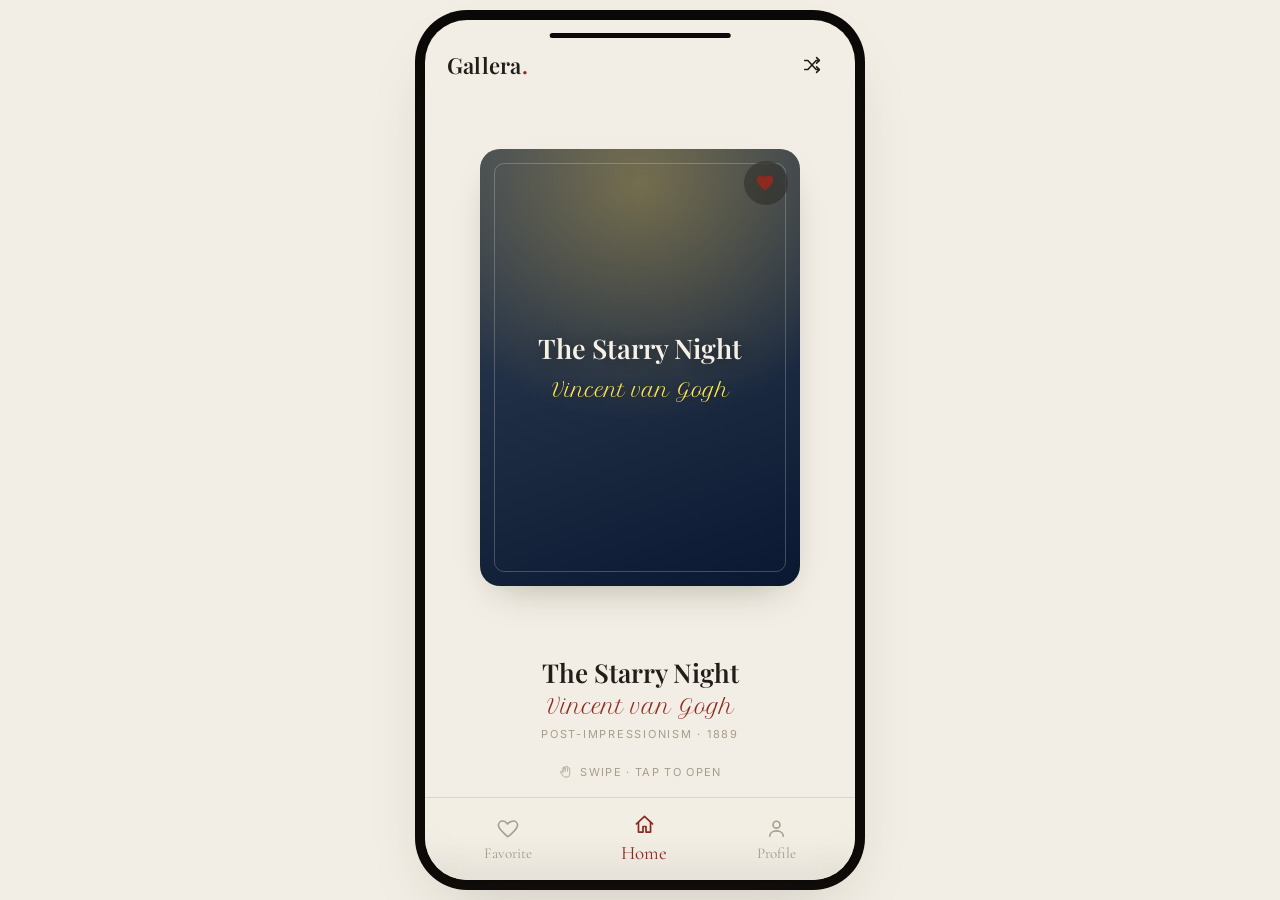
==== index.html @ d1ed3f6e "Build Gallera — an art-discovery PWA A mobile-first "Pinterest for paintings" for art lovers:  - Hom" ====
<!doctype html>
<html lang="en">
<head>
  <meta charset="utf-8" />
  <meta name="viewport" content="width=device-width, initial-scale=1, viewport-fit=cover, maximum-scale=1" />
  <title>Gallera</title>
  <meta name="description" content="A quiet gallery for people who love paintings — flick through masterworks, read their stories, and collect the ones you love." />
  <meta name="theme-color" content="#f2eee5" media="(prefers-color-scheme: light)" />
  <meta name="theme-color" content="#15120f" media="(prefers-color-scheme: dark)" />
  <meta name="apple-mobile-web-app-capable" content="yes" />
  <meta name="apple-mobile-web-app-status-bar-style" content="black-translucent" />
  <meta name="apple-mobile-web-app-title" content="Gallera" />
  <link rel="manifest" href="manifest.webmanifest" />
  <link rel="icon" href="icons/icon.svg" type="image/svg+xml" />
  <link rel="apple-touch-icon" href="icons/icon.svg" />
  <link rel="preconnect" href="https://fonts.googleapis.com" />
  <link rel="preconnect" href="https://fonts.gstatic.com" crossorigin />
  <link rel="stylesheet"
    href="https://fonts.googleapis.com/css2?family=Playfair+Display:ital,wght@0,500;0,600;0,700;1,500&family=Cormorant+Garamond:ital,wght@0,400;0,500;0,600;1,400&family=Petit+Formal+Script&family=Inter:wght@400;500;600;700&display=swap" />
  <link rel="stylesheet" href="styles.css" />
</head>
<body>
  <div class="app" id="app">
    <div class="stage" id="stage">
      <div class="screen" id="screen"></div>
    </div>
    <nav class="tabbar" id="tabbar"></nav>
    <div class="scrim" id="scrim"></div>
    <div class="sheet" id="sheet"></div>
    <div class="toast" id="toast"></div>
  </div>
  <script src="data.js"></script>
  <script src="app.js"></script>
</body>
</html>
---- styles.css ----
/* ============================================================================
   Gallera — a quiet gallery for the pocket
   Layout: a single phone-sized column; a flick-through deck on Home, a
   slide-up reading view for each work, masonry grids for saved pieces.
   Tokens below drive every colour and typeface; two typography modes
   (classic calligraphic / modern) swap only the font tokens.
   ============================================================================ */

:root {
  /* — palette (light / gallery wall) — */
  --bg: #f2eee5;
  --surface: #faf7f0;
  --surface-2: #ece5d7;
  --ink: #211d18;
  --muted: #6e675b;
  --faint: #a79d8c;
  --line: rgba(33, 29, 24, 0.12);
  --accent: #8d2a1f;          /* oxblood — the single bold note */
  --accent-soft: rgba(141, 42, 31, 0.10);
  --gold: #a8843f;
  --shadow: rgba(48, 36, 22, 0.22);
  --scrim: rgba(24, 18, 12, 0.46);

  /* — type — */
  --font-display: 'Playfair Display', Georgia, 'Times New Roman', serif;
  --font-body: 'Cormorant Garamond', Georgia, serif;
  --font-script: 'Petit Formal Script', 'Snell Roundhand', cursive;
  --font-ui: 'Cormorant Garamond', Georgia, serif;
  --font-label: 'Inter', system-ui, -apple-system, sans-serif;

  color-scheme: light;
}

/* Modern typography mode — clean sans throughout */
:root[data-type='modern'] {
  --font-display: 'Inter', system-ui, -apple-system, sans-serif;
  --font-body: 'Inter', system-ui, -apple-system, sans-serif;
  --font-script: 'Inter', system-ui, -apple-system, sans-serif;
  --font-ui: 'Inter', system-ui, -apple-system, sans-serif;
}

@media (prefers-color-scheme: dark) {
  :root:not([data-theme='light']) {
    --bg: #15120f;
    --surface: #1e1a15;
    --surface-2: #2a2318;
    --ink: #efe8db;
    --muted: #a79d8c;
    --faint: #6f675a;
    --line: rgba(239, 232, 220, 0.14);
    --accent: #d05c45;
    --accent-soft: rgba(208, 92, 69, 0.18);
    --gold: #c9a869;
    --shadow: rgba(0, 0, 0, 0.55);
    --scrim: rgba(0, 0, 0, 0.6);
    color-scheme: dark;
  }
}
:root[data-theme='dark'] {
  --bg: #15120f;
  --surface: #1e1a15;
  --surface-2: #2a2318;
  --ink: #efe8db;
  --muted: #a79d8c;
  --faint: #6f675a;
  --line: rgba(239, 232, 220, 0.14);
  --accent: #d05c45;
  --accent-soft: rgba(208, 92, 69, 0.18);
  --gold: #c9a869;
  --shadow: rgba(0, 0, 0, 0.55);
  --scrim: rgba(0, 0, 0, 0.6);
  color-scheme: dark;
}

* { box-sizing: border-box; }

html, body { height: 100%; }

body {
  margin: 0;
  background: var(--bg);
  color: var(--ink);
  font-family: var(--font-body);
  -webkit-font-smoothing: antialiased;
  text-rendering: optimizeLegibility;
  display: flex;
  align-items: center;
  justify-content: center;
  overflow: hidden;
}

button { font: inherit; color: inherit; cursor: pointer; border: 0; background: none; }
img { max-width: 100%; display: block; }

/* ----------------------------------------------------------------- shell -- */

.app {
  position: relative;
  width: 100%;
  max-width: 430px;
  height: 100%;
  display: flex;
  flex-direction: column;
  background: var(--bg);
  overflow: hidden;
}

@media (min-width: 500px) {
  body { padding: 20px; }
  .app {
    height: min(920px, calc(100vh - 40px));
    border-radius: 42px;
    box-shadow:
      0 2px 2px rgba(0, 0, 0, 0.1),
      0 30px 70px -20px var(--shadow),
      0 0 0 10px #0c0a08,
      0 0 0 11px rgba(255, 255, 255, 0.06);
  }
  .app::before { /* speaker slit */
    content: '';
    position: absolute;
    top: 13px; left: 50%;
    width: 42%; height: 5px;
    transform: translateX(-50%);
    background: #0c0a08;
    border-radius: 3px;
    z-index: 60;
    pointer-events: none;
  }
  .app { padding-top: 6px; }
}

/* the sliding viewport that holds tab content and overlays */
.stage {
  position: relative;
  flex: 1;
  min-height: 0;
  overflow: hidden;
}

.screen {
  position: absolute;
  inset: 0;
  overflow-y: auto;
  overflow-x: hidden;
  -webkit-overflow-scrolling: touch;
  scrollbar-width: none;
}
.screen::-webkit-scrollbar { display: none; }

/* ------------------------------------------------------------- top brand -- */

.brandbar {
  display: flex;
  align-items: center;
  justify-content: space-between;
  padding: 18px 22px 6px;
}
.brandbar .wordmark {
  font-family: var(--font-display);
  font-weight: 600;
  font-size: 22px;
  letter-spacing: 0.01em;
}
.brandbar .wordmark .dot { color: var(--accent); }
.iconbtn {
  width: 42px; height: 42px;
  display: grid; place-items: center;
  border-radius: 50%;
  color: var(--ink);
  transition: background .2s ease, transform .2s ease;
}
.iconbtn:active { transform: scale(0.9); }
.iconbtn:hover { background: var(--accent-soft); }
.iconbtn svg { width: 22px; height: 22px; }

.eyebrow {
  font-family: var(--font-label);
  font-size: 11px;
  letter-spacing: 0.22em;
  text-transform: uppercase;
  color: var(--faint);
  font-weight: 500;
}

/* ============================================================= HOME deck == */

.home {
  display: flex;
  flex-direction: column;
  height: 100%;
}
.deck-wrap {
  flex: 1;
  min-height: 0;
  display: flex;
  align-items: center;
  justify-content: center;
  padding: 4px 26px 0;
  perspective: 1400px;
}
.deck {
  position: relative;
  width: 100%;
  max-width: 320px;
  aspect-ratio: 3 / 4.1;
}

.card {
  position: absolute;
  inset: 0;
  border-radius: 20px;
  overflow: hidden;
  background: var(--surface-2);
  box-shadow: 0 18px 40px -16px var(--shadow);
  will-change: transform;
  transform-origin: center bottom;
  user-select: none;
  -webkit-user-select: none;
  touch-action: pan-y;
}
.card.is-top { cursor: grab; touch-action: none; }
.card.is-top:active { cursor: grabbing; }
.card.anim { transition: transform .5s cubic-bezier(.2,.8,.25,1), opacity .5s ease; }
.card.gone { transition: transform .45s cubic-bezier(.4,0,.2,1), opacity .4s ease; }

.art {
  position: absolute;
  inset: 0;
}
/* the fallback colour-field (always drawn; hidden once a photo loads) */
.art-field {
  position: absolute;
  inset: 0;
  background:
    radial-gradient(130% 90% at 50% 8%, color-mix(in srgb, var(--c-accent) 36%, transparent), transparent 60%),
    linear-gradient(160deg, color-mix(in srgb, var(--c-tone) 82%, #000 0%), color-mix(in srgb, var(--c-tone) 96%, #000 18%));
  display: flex;
  flex-direction: column;
  align-items: center;
  justify-content: center;
  text-align: center;
  padding: 30px;
  color: #f6f1e6;
}
.art-field::after { /* inner mat line */
  content: '';
  position: absolute;
  inset: 14px;
  border: 1px solid rgba(255, 255, 255, 0.22);
  border-radius: 10px;
  pointer-events: none;
}
.art-field .ph-title {
  font-family: var(--font-display);
  font-size: 27px;
  line-height: 1.1;
  font-weight: 600;
  text-wrap: balance;
  text-shadow: 0 1px 14px rgba(0, 0, 0, 0.35);
}
.art-field .ph-artist {
  font-family: var(--font-script);
  font-size: 19px;
  margin-top: 14px;
  color: var(--c-accent);
  filter: brightness(1.18) saturate(1.02);
  text-shadow: 0 1px 10px rgba(0, 0, 0, 0.35);
}
:root[data-type='modern'] .art-field .ph-artist { font-style: italic; }

.art-img {
  position: absolute;
  inset: 0;
  width: 100%;
  height: 100%;
  object-fit: cover;
  opacity: 0;
  transition: opacity .7s ease;
}
.art-img.loaded { opacity: 1; }

/* caption plate over the photo on the top card */
.card .plate {
  position: absolute;
  left: 0; right: 0; bottom: 0;
  padding: 44px 18px 16px;
  background: linear-gradient(to top, rgba(10, 8, 6, 0.82), transparent);
  color: #f6f1e6;
  opacity: 0;
  transition: opacity .3s ease;
}
.card.is-top .plate.show { opacity: 1; }
.card .plate .y { font-family: var(--font-label); font-size: 11px; letter-spacing: .14em; opacity: .85; }

.card .heart {
  position: absolute;
  top: 12px; right: 12px;
  width: 44px; height: 44px;
  display: grid; place-items: center;
  border-radius: 50%;
  background: rgba(20, 16, 12, 0.32);
  backdrop-filter: blur(6px);
  -webkit-backdrop-filter: blur(6px);
  color: #fff;
  opacity: 0;
  transition: opacity .3s ease, transform .2s ease;
}
.card.is-top .heart { opacity: 1; }
.card .heart svg { width: 22px; height: 22px; }
.card .heart.on { color: var(--accent); }
.card .heart.pop { animation: pop .4s ease; }

/* meta + controls below the deck */
.deck-meta {
  padding: 18px 26px 2px;
  text-align: center;
  min-height: 92px;
}
.deck-meta .title {
  font-family: var(--font-display);
  font-weight: 600;
  font-size: 26px;
  line-height: 1.12;
  margin: 0;
  text-wrap: balance;
}
.deck-meta .artist {
  font-family: var(--font-script);
  font-size: 20px;
  color: var(--accent);
  margin: 7px 0 0;
}
:root[data-type='modern'] .deck-meta .artist { font-style: italic; font-size: 16px; }
.deck-meta .sub {
  font-family: var(--font-label);
  font-size: 11px;
  letter-spacing: .16em;
  text-transform: uppercase;
  color: var(--faint);
  margin-top: 8px;
}
.deck-meta.swap { animation: metaIn .45s ease; }

.deck-cta {
  display: flex;
  gap: 12px;
  padding: 10px 26px 18px;
  align-items: center;
  justify-content: center;
}
.deck-hint {
  font-family: var(--font-label);
  font-size: 11px;
  letter-spacing: .12em;
  text-transform: uppercase;
  color: var(--faint);
  display: flex; align-items: center; gap: 7px;
}
.deck-hint svg { width: 15px; height: 15px; opacity: .7; }

.pill {
  font-family: var(--font-ui);
  font-size: 16px;
  padding: 12px 26px;
  border-radius: 999px;
  background: var(--ink);
  color: var(--bg);
  letter-spacing: .01em;
  transition: transform .18s ease, opacity .2s ease;
  display: inline-flex; align-items: center; gap: 9px;
}
.pill svg { width: 18px; height: 18px; }
.pill:active { transform: scale(0.95); }
.pill.ghost { background: transparent; color: var(--ink); border: 1px solid var(--line); }
:root[data-type='modern'] .pill { font-size: 14px; font-weight: 500; }

/* ============================================================== DETAIL ==== */

.detail {
  position: absolute;
  inset: 0;
  background: var(--bg);
  overflow-y: auto;
  overflow-x: hidden;
  scrollbar-width: none;
  z-index: 30;
}
.detail::-webkit-scrollbar { display: none; }

.detail-hero {
  position: relative;
  width: 100%;
  aspect-ratio: 1 / 1;
  background: var(--surface-2);
  overflow: hidden;
}
.detail-hero .art-field .ph-title { font-size: 34px; }
.detail-hero .art-img { position: absolute; inset: 0; width: 100%; height: 100%; object-fit: cover; }
.detail-hero::after {
  content: '';
  position: absolute; left: 0; right: 0; bottom: 0; height: 40%;
  background: linear-gradient(to top, var(--bg), transparent);
  pointer-events: none;
}

.detail-float {
  position: absolute;
  top: 0; left: 0; right: 0;
  display: flex; justify-content: space-between;
  padding: 14px 16px;
  z-index: 3;
}
.round-btn {
  width: 44px; height: 44px;
  display: grid; place-items: center;
  border-radius: 50%;
  background: rgba(20, 16, 12, 0.38);
  backdrop-filter: blur(8px);
  -webkit-backdrop-filter: blur(8px);
  color: #fff;
  transition: transform .18s ease, background .2s ease;
}
.round-btn:active { transform: scale(0.9); }
.round-btn svg { width: 22px; height: 22px; }
.round-btn.on { color: var(--accent); background: #fff; }
.round-btn.pop { animation: pop .4s ease; }

.detail-body {
  padding: 4px 26px 40px;
  margin-top: -36px;
  position: relative;
  z-index: 2;
}
.detail-body h1 {
  font-family: var(--font-display);
  font-weight: 600;
  font-size: 34px;
  line-height: 1.08;
  margin: 0;
  text-wrap: balance;
}
.detail-body .byline {
  font-family: var(--font-script);
  font-size: 23px;
  color: var(--accent);
  margin: 8px 0 0;
}
:root[data-type='modern'] .detail-body .byline { font-style: italic; font-size: 18px; }
.detail-body .byline .yr { color: var(--muted); font-family: var(--font-body); }
:root[data-type='modern'] .detail-body .byline .yr { font-family: var(--font-body); }

.valuecard {
  margin: 20px 0;
  padding: 16px 18px;
  border-radius: 16px;
  background: var(--surface);
  border: 1px solid var(--line);
  display: flex;
  align-items: center;
  justify-content: space-between;
  gap: 12px;
}
.valuecard .lbl { font-family: var(--font-label); font-size: 10.5px; letter-spacing: .2em; text-transform: uppercase; color: var(--faint); }
.valuecard .val { font-family: var(--font-display); font-weight: 600; font-size: 26px; font-variant-numeric: tabular-nums; margin-top: 3px; }
.valuecard .note { font-size: 15px; color: var(--muted); max-width: 48%; text-align: right; line-height: 1.3; }
:root[data-type='modern'] .valuecard .note { font-size: 12.5px; }

.chips { display: flex; flex-wrap: wrap; gap: 8px; margin: 18px 0 4px; }
.chip {
  font-family: var(--font-label);
  font-size: 12px;
  padding: 7px 13px;
  border-radius: 999px;
  background: var(--surface-2);
  color: var(--muted);
  display: inline-flex; gap: 6px; align-items: baseline;
}
.chip b { color: var(--ink); font-weight: 600; }

.prose { margin-top: 20px; }
.prose p {
  font-family: var(--font-body);
  font-size: 19px;
  line-height: 1.62;
  color: color-mix(in srgb, var(--ink) 92%, transparent);
  margin: 0 0 16px;
}
:root[data-type='modern'] .prose p { font-size: 15.5px; line-height: 1.7; }

.facts { margin-top: 24px; }
.facts h3 {
  font-family: var(--font-label);
  font-size: 11px; letter-spacing: .2em; text-transform: uppercase;
  color: var(--faint); margin: 0 0 12px;
}
.facts ul { list-style: none; margin: 0; padding: 0; display: flex; flex-direction: column; gap: 12px; }
.facts li {
  display: flex; gap: 12px;
  font-family: var(--font-body); font-size: 18px; line-height: 1.45;
}
:root[data-type='modern'] .facts li { font-size: 14.5px; }
.facts li .n {
  flex: none;
  font-family: var(--font-display);
  color: var(--accent);
  font-size: 17px;
  width: 24px;
  font-variant-numeric: tabular-nums;
}

.detail-actions {
  display: flex; gap: 12px;
  margin-top: 28px;
}
.detail-actions .pill { flex: 1; justify-content: center; }

/* ======================================================= GRIDS / LISTS ==== */

.page-head { padding: 22px 24px 10px; }
.page-head h2 {
  font-family: var(--font-display);
  font-weight: 600; font-size: 30px; margin: 4px 0 0;
}
.page-head .count { font-family: var(--font-label); font-size: 12px; color: var(--muted); margin-top: 6px; letter-spacing: .04em; }

.masonry { columns: 2; column-gap: 12px; padding: 8px 18px 24px; }
.masonry .tile { break-inside: avoid; margin-bottom: 12px; border-radius: 14px; overflow: hidden; position: relative; background: var(--surface-2); box-shadow: 0 8px 20px -12px var(--shadow); transition: transform .25s ease; }
.masonry .tile:active { transform: scale(0.97); }
.tile .art { position: relative; aspect-ratio: var(--ar, 3 / 4); }
/* caption below already names the work; keep the swatch clean when no photo loads */
.tile .art-field .ph-title,
.tile .art-field .ph-artist { display: none; }
.tile .art-field::after { inset: 8px; }
.tile .cap { padding: 10px 12px 12px; }
.tile .cap .t { font-family: var(--font-display); font-weight: 600; font-size: 16px; line-height: 1.12; }
.tile .cap .a { font-family: var(--font-body); font-size: 14px; color: var(--muted); margin-top: 2px; }
:root[data-type='modern'] .tile .cap .a { font-size: 12px; }

.empty {
  text-align: center;
  padding: 60px 40px;
  color: var(--muted);
}
.empty .mark { width: 54px; height: 54px; margin: 0 auto 16px; color: var(--faint); }
.empty h3 { font-family: var(--font-display); font-weight: 600; font-size: 22px; color: var(--ink); margin: 0 0 8px; }
.empty p { font-family: var(--font-body); font-size: 17px; line-height: 1.5; margin: 0; }
:root[data-type='modern'] .empty p { font-size: 14px; }

/* albums */
.albumlist { padding: 8px 20px 24px; display: flex; flex-direction: column; gap: 14px; }
.album-row {
  display: flex; align-items: center; gap: 16px;
  padding: 10px; border-radius: 16px;
  background: var(--surface); border: 1px solid var(--line);
  transition: transform .2s ease;
}
.album-row:active { transform: scale(0.98); }
.album-cover {
  width: 74px; height: 74px; flex: none;
  border-radius: 12px; overflow: hidden;
  display: grid; grid-template-columns: 1fr 1fr; grid-auto-rows: 1fr;
  background: var(--surface-2);
}
.album-cover .cell { position: relative; overflow: hidden; }
.album-cover .cell .art-field { padding: 4px; }
.album-cover .cell .art-field::after { display: none; }
.album-cover .cell .ph-title, .album-cover .cell .ph-artist { display: none; }
.album-cover.single { grid-template-columns: 1fr; }
.album-meta { flex: 1; min-width: 0; }
.album-meta .nm { font-family: var(--font-display); font-weight: 600; font-size: 20px; }
.album-meta .ct { font-family: var(--font-label); font-size: 12px; color: var(--muted); margin-top: 3px; letter-spacing: .03em; }
.album-row .go { color: var(--faint); }
.album-row .go svg { width: 20px; height: 20px; }

.addalbum {
  display: flex; align-items: center; justify-content: center; gap: 9px;
  padding: 16px; border-radius: 16px;
  border: 1px dashed var(--line);
  color: var(--muted); font-family: var(--font-ui); font-size: 16px;
  transition: background .2s ease, color .2s ease;
}
.addalbum:hover { background: var(--accent-soft); color: var(--accent); }
.addalbum svg { width: 18px; height: 18px; }

/* ============================================================== PROFILE ==== */

.profile-head {
  display: flex; align-items: center; gap: 16px;
  padding: 24px 24px 8px;
}
.avatar {
  width: 68px; height: 68px; flex: none;
  border-radius: 50%;
  display: grid; place-items: center;
  background: var(--accent); color: #fff;
  font-family: var(--font-display); font-size: 28px; font-weight: 600;
  box-shadow: 0 10px 24px -10px var(--accent);
}
.profile-head .who .nm { font-family: var(--font-display); font-weight: 600; font-size: 25px; }
.profile-head .who .role { font-family: var(--font-script); font-size: 17px; color: var(--muted); margin-top: 2px; }
:root[data-type='modern'] .profile-head .who .role { font-style: italic; font-size: 13px; }

.stats { display: flex; gap: 10px; padding: 16px 22px; }
.stat { flex: 1; text-align: center; padding: 14px 8px; border-radius: 14px; background: var(--surface); border: 1px solid var(--line); }
.stat .n { font-family: var(--font-display); font-weight: 600; font-size: 24px; font-variant-numeric: tabular-nums; }
.stat .l { font-family: var(--font-label); font-size: 10px; letter-spacing: .16em; text-transform: uppercase; color: var(--faint); margin-top: 4px; }

.section-label {
  font-family: var(--font-label);
  font-size: 11px; letter-spacing: .2em; text-transform: uppercase;
  color: var(--faint); padding: 18px 24px 8px;
}

.setting {
  display: flex; align-items: center; gap: 14px;
  padding: 14px 24px;
  flex-wrap: wrap; row-gap: 12px;
}
.setting + .setting { border-top: 1px solid var(--line); }
.setting .ic { width: 22px; height: 22px; color: var(--muted); flex: none; }
.setting .tx { flex: 1; min-width: 140px; }
.setting .tx .t { display: block; font-family: var(--font-ui); font-size: 17px; }
.setting .tx .d { display: block; font-family: var(--font-label); font-size: 12px; line-height: 1.4; color: var(--muted); margin-top: 3px; }
.setting .segmented { margin-left: auto; }
:root[data-type='modern'] .setting .tx .t { font-size: 15px; }

/* segmented control + switch */
.segmented { display: inline-flex; background: var(--surface-2); border-radius: 999px; padding: 3px; }
.segmented button {
  font-family: var(--font-label); font-size: 12px; font-weight: 500;
  padding: 7px 13px; border-radius: 999px; color: var(--muted);
  transition: color .2s ease;
}
.segmented button.on { background: var(--surface); color: var(--ink); box-shadow: 0 2px 6px -2px var(--shadow); }
:root[data-theme='dark'] .segmented button.on,
:root:not([data-theme='light']) .segmented button.on { background: var(--bg); }

.switch {
  width: 50px; height: 30px; border-radius: 999px; flex: none;
  background: var(--surface-2); position: relative; transition: background .25s ease;
}
.switch.on { background: var(--accent); }
.switch .knob {
  position: absolute; top: 3px; left: 3px;
  width: 24px; height: 24px; border-radius: 50%;
  background: #fff; box-shadow: 0 2px 5px rgba(0,0,0,.3);
  transition: transform .25s cubic-bezier(.3,1.4,.5,1);
}
.switch.on .knob { transform: translateX(20px); }

/* ============================================================== TABBAR ==== */

.tabbar {
  flex: none;
  display: flex;
  justify-content: space-around;
  align-items: center;
  padding: 10px 14px calc(10px + env(safe-area-inset-bottom, 0px));
  background: color-mix(in srgb, var(--bg) 86%, transparent);
  backdrop-filter: blur(16px) saturate(1.3);
  -webkit-backdrop-filter: blur(16px) saturate(1.3);
  border-top: 1px solid var(--line);
  z-index: 40;
}
.tab {
  display: flex; flex-direction: column; align-items: center; gap: 4px;
  padding: 6px 18px;
  color: var(--faint);
  font-family: var(--font-ui);
  font-size: 15px;
  transition: color .2s ease;
}
.tab svg { width: 23px; height: 23px; transition: transform .2s ease; }
.tab.active { color: var(--ink); }
.tab.active svg { transform: translateY(-1px) scale(1.05); color: var(--accent); }
.tab.center { font-size: 19px; }
.tab.center.active { color: var(--accent); }
:root[data-type='modern'] .tab { font-size: 11px; font-weight: 500; }
:root[data-type='modern'] .tab.center { font-size: 13px; }

/* ============================================================== SHEET ===== */

.scrim {
  position: absolute; inset: 0; z-index: 70;
  background: var(--scrim);
  opacity: 0; transition: opacity .3s ease;
  pointer-events: none;            /* must not block taps while hidden */
}
.scrim.show { opacity: 1; pointer-events: auto; }

.sheet {
  position: absolute; left: 0; right: 0; bottom: 0; z-index: 71;
  background: var(--surface);
  border-radius: 24px 24px 0 0;
  padding: 10px 22px calc(26px + env(safe-area-inset-bottom, 0px));
  transform: translateY(102%);
  transition: transform .4s cubic-bezier(.2,.9,.25,1);
  max-height: 80%;
  overflow-y: auto;
  box-shadow: 0 -16px 40px -12px var(--shadow);
  pointer-events: none;
}
.sheet.show { transform: translateY(0); pointer-events: auto; }
.sheet .grip { width: 40px; height: 4px; border-radius: 3px; background: var(--line); margin: 6px auto 14px; }
.sheet h3 { font-family: var(--font-display); font-weight: 600; font-size: 22px; margin: 0 0 4px; }
.sheet .sub { font-family: var(--font-label); font-size: 12px; color: var(--muted); margin-bottom: 14px; }

.album-pick { display: flex; flex-direction: column; gap: 8px; }
.album-pick .opt {
  display: flex; align-items: center; gap: 12px;
  padding: 12px 14px; border-radius: 13px;
  background: var(--surface-2);
  transition: background .2s ease;
}
.album-pick .opt:hover { background: var(--accent-soft); }
.album-pick .opt .nm { flex: 1; font-family: var(--font-ui); font-size: 17px; }
.album-pick .opt .ct { font-family: var(--font-label); font-size: 12px; color: var(--muted); }
.album-pick .opt .tick { color: var(--accent); width: 20px; height: 20px; }
.album-pick .opt.in { background: var(--accent-soft); }

.newfield { display: flex; gap: 8px; margin-top: 12px; }
.newfield input {
  flex: 1; min-width: 0;
  font-family: var(--font-ui); font-size: 16px;
  padding: 12px 14px; border-radius: 12px;
  background: var(--surface-2); color: var(--ink);
  border: 1px solid var(--line);
}
.newfield input:focus { outline: 2px solid var(--accent); outline-offset: 1px; }
.newfield button { padding: 12px 18px; border-radius: 12px; background: var(--accent); color: #fff; font-family: var(--font-label); font-size: 14px; }

/* ============================================================== TOAST ===== */

.toast {
  position: absolute;
  left: 50%; bottom: 92px;
  transform: translate(-50%, 20px);
  background: var(--ink); color: var(--bg);
  font-family: var(--font-label); font-size: 13px;
  padding: 11px 18px; border-radius: 999px;
  z-index: 80;
  opacity: 0; pointer-events: none;
  transition: opacity .3s ease, transform .3s ease;
  box-shadow: 0 12px 30px -10px var(--shadow);
  display: flex; align-items: center; gap: 8px;
  white-space: nowrap;
}
.toast svg { width: 16px; height: 16px; }
.toast.show { opacity: 1; transform: translate(-50%, 0); }

/* ============================================================ keyframes === */

@keyframes pop { 0%{transform:scale(1)} 35%{transform:scale(1.35)} 60%{transform:scale(.9)} 100%{transform:scale(1)} }
@keyframes metaIn { from { opacity: 0; transform: translateY(8px); } to { opacity: 1; transform: none; } }
@keyframes viewIn { from { opacity: 0; transform: translateY(10px); } to { opacity: 1; transform: none; } }
@keyframes heroZoom { from { transform: scale(1.08); } to { transform: scale(1); } }

.view-in { animation: viewIn .4s ease; }
.detail.enter { animation: detailUp .42s cubic-bezier(.2,.85,.25,1); }
@keyframes detailUp { from { transform: translateY(100%); } to { transform: none; } }
.detail.leave { animation: detailDown .36s cubic-bezier(.4,0,.2,1) forwards; }
@keyframes detailDown { from { transform: none; } to { transform: translateY(100%); } }
.detail-hero .art-img.zoom { animation: heroZoom 1.2s ease; }

@media (prefers-reduced-motion: reduce) {
  *, *::before, *::after { animation-duration: .001ms !important; transition-duration: .08s !important; }
  .card.anim, .card.gone { transition: none; }
}
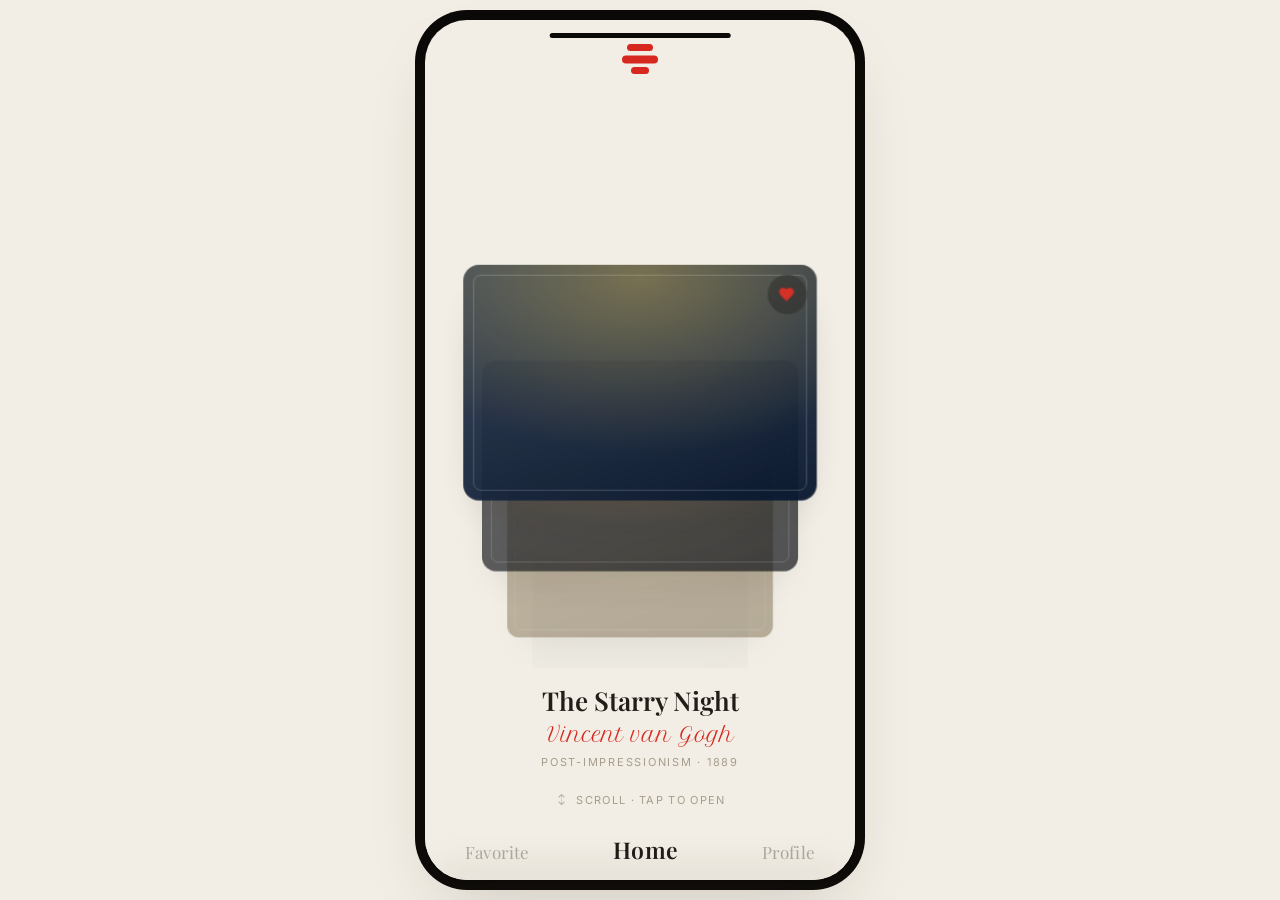
==== commit fd50c99b: "Centred logo, text-only nav, swipe between tabs - Add a persistent red logo mark centred at the top " ====
--- a/index.html
+++ b/index.html
@@ -21,6 +21,7 @@
 </head>
 <body>
   <div class="app" id="app">
+    <header class="topbar" id="topbar"></header>
     <div class="stage" id="stage">
       <div class="screen" id="screen"></div>
     </div>
--- a/styles.css
+++ b/styles.css
@@ -15,8 +15,8 @@
   --muted: #6e675b;
   --faint: #a79d8c;
   --line: rgba(33, 29, 24, 0.12);
-  --accent: #8d2a1f;          /* oxblood — the single bold note */
-  --accent-soft: rgba(141, 42, 31, 0.10);
+  --accent: #d6281f;          /* red — the brand colour */
+  --accent-soft: rgba(214, 40, 31, 0.10);
   --gold: #a8843f;
   --shadow: rgba(48, 36, 22, 0.22);
   --scrim: rgba(24, 18, 12, 0.46);
@@ -48,8 +48,8 @@
     --muted: #a79d8c;
     --faint: #6f675a;
     --line: rgba(239, 232, 220, 0.14);
-    --accent: #d05c45;
-    --accent-soft: rgba(208, 92, 69, 0.18);
+    --accent: #f24436;
+    --accent-soft: rgba(242, 68, 54, 0.20);
     --gold: #c9a869;
     --shadow: rgba(0, 0, 0, 0.55);
     --scrim: rgba(0, 0, 0, 0.6);
@@ -64,8 +64,8 @@
   --muted: #a79d8c;
   --faint: #6f675a;
   --line: rgba(239, 232, 220, 0.14);
-  --accent: #d05c45;
-  --accent-soft: rgba(208, 92, 69, 0.18);
+  --accent: #f24436;
+  --accent-soft: rgba(242, 68, 54, 0.20);
   --gold: #c9a869;
   --shadow: rgba(0, 0, 0, 0.55);
   --scrim: rgba(0, 0, 0, 0.6);
@@ -130,6 +130,19 @@
   .app { padding-top: 6px; }
 }
 
+/* persistent brand mark, centred at the very top */
+.topbar {
+  position: relative;
+  z-index: 2;
+  flex: none;
+  display: flex;
+  align-items: center;
+  justify-content: center;
+  padding: 16px 0 10px;
+}
+.topbar .logo { color: var(--accent); display: inline-flex; line-height: 0; }
+.topbar .logo svg { width: 40px; height: 34px; }
+
 /* the sliding viewport that holds tab content and overlays */
 .stage {
   position: relative;
@@ -183,89 +196,89 @@
   font-weight: 500;
 }
 
-/* ============================================================= HOME deck == */
+/* ================================================================ HOME === */
 
 .home {
   display: flex;
   flex-direction: column;
   height: 100%;
 }
-.deck-wrap {
+
+/* vertical carousel — scroll up / down; the focused card snaps to centre */
+.carousel {
+  position: relative;
   flex: 1;
   min-height: 0;
+  overflow-y: auto;
+  overflow-x: hidden;
+  scroll-snap-type: y mandatory;
+  -webkit-overflow-scrolling: touch;
+  scrollbar-width: none;
+  perspective: 1200px;
+}
+.carousel::-webkit-scrollbar { display: none; }
+.slot {
   display: flex;
   align-items: center;
   justify-content: center;
-  padding: 4px 26px 0;
-  perspective: 1400px;
-}
-.deck {
+  scroll-snap-align: center;
+  scroll-snap-stop: always;
+}
+.spacer { flex: none; }
+
+.card {
   position: relative;
-  width: 100%;
-  max-width: 320px;
-  aspect-ratio: 3 / 4.1;
-}
-
-.card {
-  position: absolute;
-  inset: 0;
-  border-radius: 20px;
+  width: 86%;
+  max-width: 360px;
+  aspect-ratio: 3 / 2;             /* landscape — these are paintings */
+  border-radius: 16px;
   overflow: hidden;
   background: var(--surface-2);
-  box-shadow: 0 18px 40px -16px var(--shadow);
-  will-change: transform;
-  transform-origin: center bottom;
-  user-select: none;
-  -webkit-user-select: none;
-  touch-action: pan-y;
-}
-.card.is-top { cursor: grab; touch-action: none; }
-.card.is-top:active { cursor: grabbing; }
-.card.anim { transition: transform .5s cubic-bezier(.2,.8,.25,1), opacity .5s ease; }
-.card.gone { transition: transform .45s cubic-bezier(.4,0,.2,1), opacity .4s ease; }
-
-.art {
-  position: absolute;
-  inset: 0;
-}
-/* the fallback colour-field (always drawn; hidden once a photo loads) */
+  box-shadow: 0 22px 46px -20px var(--shadow);
+  will-change: transform, opacity;
+  cursor: pointer;
+  user-select: none; -webkit-user-select: none;
+}
+
+.art { position: absolute; inset: 0; }
+/* fallback colour-field (always drawn; hidden once a photo loads) */
 .art-field {
   position: absolute;
   inset: 0;
   background:
-    radial-gradient(130% 90% at 50% 8%, color-mix(in srgb, var(--c-accent) 36%, transparent), transparent 60%),
+    radial-gradient(130% 120% at 50% 6%, color-mix(in srgb, var(--c-accent) 36%, transparent), transparent 62%),
     linear-gradient(160deg, color-mix(in srgb, var(--c-tone) 82%, #000 0%), color-mix(in srgb, var(--c-tone) 96%, #000 18%));
   display: flex;
   flex-direction: column;
   align-items: center;
   justify-content: center;
   text-align: center;
-  padding: 30px;
+  padding: 18px;
   color: #f6f1e6;
 }
 .art-field::after { /* inner mat line */
   content: '';
   position: absolute;
-  inset: 14px;
+  inset: 10px;
   border: 1px solid rgba(255, 255, 255, 0.22);
-  border-radius: 10px;
+  border-radius: 8px;
   pointer-events: none;
 }
 .art-field .ph-title {
   font-family: var(--font-display);
-  font-size: 27px;
+  font-size: 22px;
   line-height: 1.1;
   font-weight: 600;
   text-wrap: balance;
-  text-shadow: 0 1px 14px rgba(0, 0, 0, 0.35);
+  text-shadow: 0 1px 14px rgba(0, 0, 0, 0.4);
 }
 .art-field .ph-artist {
   font-family: var(--font-script);
-  font-size: 19px;
-  margin-top: 14px;
+  font-size: 16px;
+  margin-top: 8px;
   color: var(--c-accent);
-  filter: brightness(1.18) saturate(1.02);
-  text-shadow: 0 1px 10px rgba(0, 0, 0, 0.35);
+  filter: brightness(1.25) saturate(1.05);
+  text-shadow: 0 1px 10px rgba(0, 0, 0, 0.4);
 }
 :root[data-type='modern'] .art-field .ph-artist { font-style: italic; }
 
@@ -280,34 +293,26 @@
 }
 .art-img.loaded { opacity: 1; }
 
-/* caption plate over the photo on the top card */
-.card .plate {
-  position: absolute;
-  left: 0; right: 0; bottom: 0;
-  padding: 44px 18px 16px;
-  background: linear-gradient(to top, rgba(10, 8, 6, 0.82), transparent);
-  color: #f6f1e6;
-  opacity: 0;
-  transition: opacity .3s ease;
-}
-.card.is-top .plate.show { opacity: 1; }
-.card .plate .y { font-family: var(--font-label); font-size: 11px; letter-spacing: .14em; opacity: .85; }
+/* carousel cards stay clean bands — the work's name shows beneath the deck */
+.card .art-field .ph-title,
+.card .art-field .ph-artist { display: none; }
 
 .card .heart {
   position: absolute;
-  top: 12px; right: 12px;
-  width: 44px; height: 44px;
+  top: 10px; right: 10px;
+  width: 40px; height: 40px;
   display: grid; place-items: center;
   border-radius: 50%;
-  background: rgba(20, 16, 12, 0.32);
+  background: rgba(20, 16, 12, 0.34);
   backdrop-filter: blur(6px);
   -webkit-backdrop-filter: blur(6px);
   color: #fff;
   opacity: 0;
+  pointer-events: none;
   transition: opacity .3s ease, transform .2s ease;
 }
-.card.is-top .heart { opacity: 1; }
-.card .heart svg { width: 22px; height: 22px; }
+.slot.active .card .heart { opacity: 1; pointer-events: auto; }
+.card .heart svg { width: 20px; height: 20px; }
 .card .heart.on { color: var(--accent); }
 .card .heart.pop { animation: pop .4s ease; }
 
@@ -379,12 +384,12 @@
 
 .detail {
   position: absolute;
-  inset: 0;
+  inset: 0;                       /* full-screen over the topbar; tabbar stays above */
   background: var(--bg);
   overflow-y: auto;
   overflow-x: hidden;
   scrollbar-width: none;
-  z-index: 30;
+  z-index: 50;
 }
 .detail::-webkit-scrollbar { display: none; }
 
@@ -395,7 +400,8 @@
   background: var(--surface-2);
   overflow: hidden;
 }
-.detail-hero .art-field .ph-title { font-size: 34px; }
+.detail-hero .art-field .ph-title,
+.detail-hero .art-field .ph-artist { display: none; }
 .detail-hero .art-img { position: absolute; inset: 0; width: 100%; height: 100%; object-fit: cover; }
 .detail-hero::after {
   content: '';
@@ -427,7 +433,7 @@
 .round-btn.pop { animation: pop .4s ease; }
 
 .detail-body {
-  padding: 4px 26px 40px;
+  padding: 4px 26px calc(96px + env(safe-area-inset-bottom, 0px));
   margin-top: -36px;
   position: relative;
   z-index: 2;
@@ -653,31 +659,30 @@
 
 .tabbar {
   flex: none;
-  display: flex;
-  justify-content: space-around;
-  align-items: center;
-  padding: 10px 14px calc(10px + env(safe-area-inset-bottom, 0px));
-  background: color-mix(in srgb, var(--bg) 86%, transparent);
-  backdrop-filter: blur(16px) saturate(1.3);
-  -webkit-backdrop-filter: blur(16px) saturate(1.3);
-  border-top: 1px solid var(--line);
-  z-index: 40;
-}
+  position: relative;
+  z-index: 60;                    /* stays above the detail overlay */
+  display: flex;
+  justify-content: space-between;
+  align-items: baseline;
+  padding: 8px 34px calc(14px + env(safe-area-inset-bottom, 0px));
+  background: var(--bg);
+}
+/* words only — the active page is dark and larger, the others sit back, faded */
 .tab {
-  display: flex; flex-direction: column; align-items: center; gap: 4px;
-  padding: 6px 18px;
-  color: var(--faint);
-  font-family: var(--font-ui);
-  font-size: 15px;
-  transition: color .2s ease;
-}
-.tab svg { width: 23px; height: 23px; transition: transform .2s ease; }
-.tab.active { color: var(--ink); }
-.tab.active svg { transform: translateY(-1px) scale(1.05); color: var(--accent); }
-.tab.center { font-size: 19px; }
-.tab.center.active { color: var(--accent); }
-:root[data-type='modern'] .tab { font-size: 11px; font-weight: 500; }
-:root[data-type='modern'] .tab.center { font-size: 13px; }
+  font-family: var(--font-display);
+  font-size: 17px;
+  color: var(--ink);
+  opacity: 0.32;
+  letter-spacing: 0.01em;
+  transition: opacity .25s ease, transform .25s ease, font-size .25s ease;
+}
+.tab.active {
+  opacity: 1;
+  font-size: 23px;
+  font-weight: 600;
+}
+:root[data-type='modern'] .tab { font-family: var(--font-ui); font-size: 14px; font-weight: 500; }
+:root[data-type='modern'] .tab.active { font-size: 17px; font-weight: 600; }
 
 /* ============================================================== SHEET ===== */
 
@@ -757,6 +762,10 @@
 @keyframes heroZoom { from { transform: scale(1.08); } to { transform: scale(1); } }
 
 .view-in { animation: viewIn .4s ease; }
+.slide-r { animation: slideR .3s cubic-bezier(.2,.8,.25,1); }
+.slide-l { animation: slideL .3s cubic-bezier(.2,.8,.25,1); }
+@keyframes slideR { from { opacity: .4; transform: translateX(42px); } to { opacity: 1; transform: none; } }
+@keyframes slideL { from { opacity: .4; transform: translateX(-42px); } to { opacity: 1; transform: none; } }
 .detail.enter { animation: detailUp .42s cubic-bezier(.2,.85,.25,1); }
 @keyframes detailUp { from { transform: translateY(100%); } to { transform: none; } }
 .detail.leave { animation: detailDown .36s cubic-bezier(.4,0,.2,1) forwards; }
